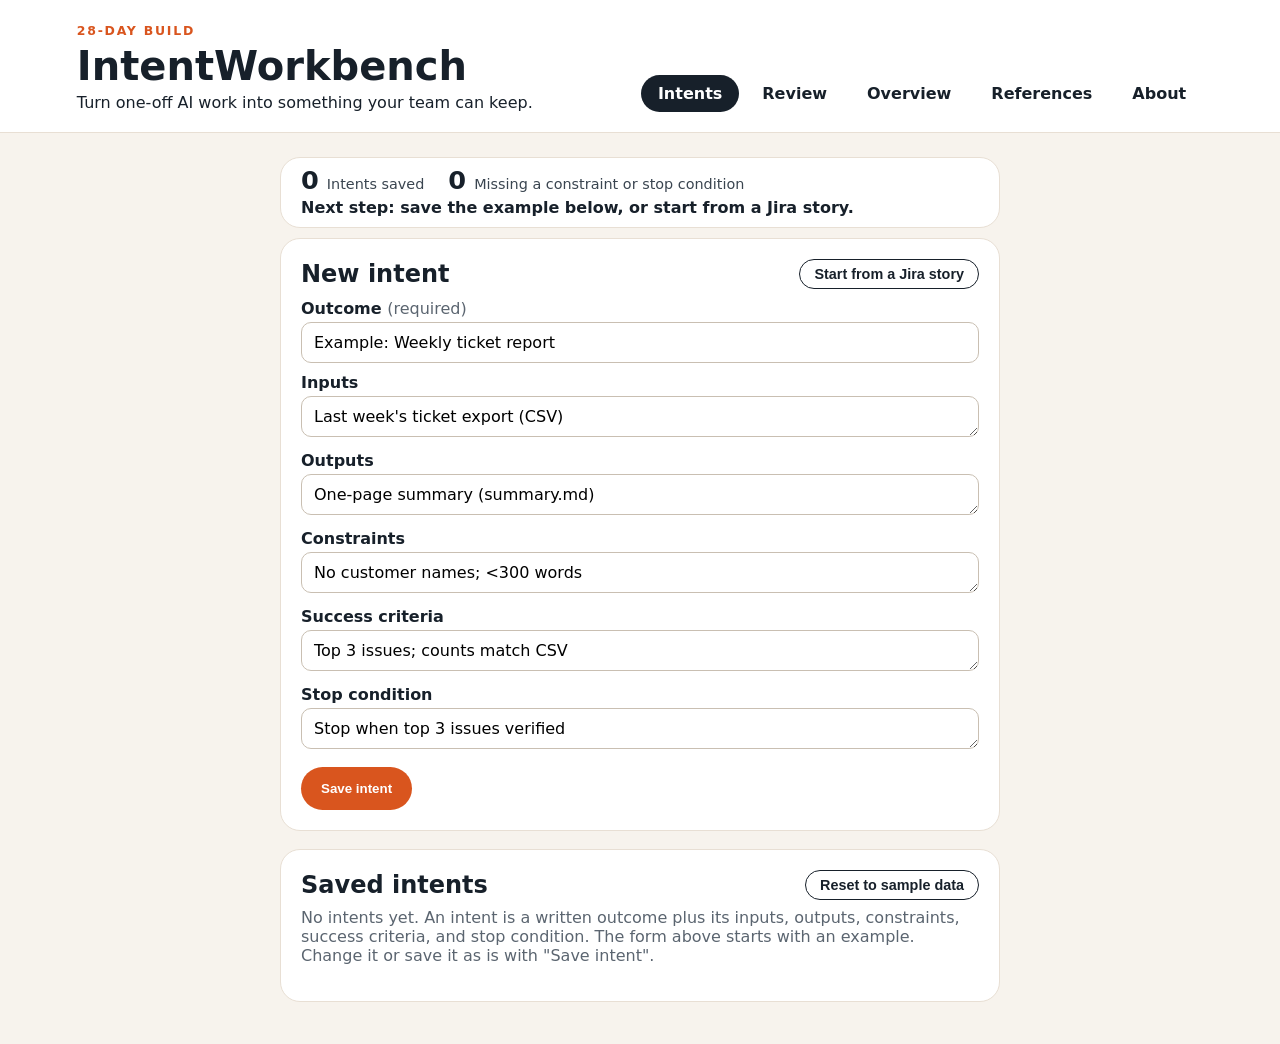
==== app/index.html @ 6560ecca "Day 20: how-it-fits-together operating model on the Overview view Added a live six-stage flow (Inten" ====
<!doctype html>
<html lang="en"><head><meta charset="utf-8"><meta name="viewport" content="width=device-width,initial-scale=1"><title>IntentWorkbench</title><link rel="icon" href="data:,"><link rel="stylesheet" href="styles.css"></head><body>
<header><div><span class="eyebrow">28-DAY BUILD</span><h1>IntentWorkbench</h1><p>Turn one-off AI work into something your team can keep.</p></div>
<nav aria-label="Main"><a href="#intents">Intents</a><a href="#review">Review</a><a href="#overview">Overview</a><a href="#references">References</a><a href="#about">About</a></nav></header>
<main>
<div id="problemBanner" class="problem" role="alert" hidden>
<p id="problemText"></p>
<div class="actions"><button type="button" id="problemDownload" class="secondary small">Download a copy of the data</button><button type="button" id="problemEmpty" class="secondary small">Start with an empty project</button><button type="button" id="problemDismiss" class="secondary small">Dismiss</button></div>
</div>
<div id="view-intents">
<section class="dash" aria-label="Dashboard" aria-live="polite">
<div class="stats"><div class="stat"><strong id="statSaved">0</strong><span>Intents saved</span></div><div class="stat"><strong id="statGaps">0</strong><span>Missing a constraint or stop condition</span></div></div>
<p id="nextStep" class="next"></p>
</section>
<p id="actionStatus" class="status" role="status" aria-live="polite"></p>
<section class="panel">
<div class="panelhead"><h2 id="formTitle">New intent</h2><button type="button" id="openJira" class="secondary small">Start from a Jira story</button></div>
<form id="intentForm" novalidate>
<label for="outcome">Outcome <span class="req">(required)</span></label>
<input id="outcome" name="outcome" type="text" autocomplete="off" aria-describedby="formError" value="Example: Weekly ticket report">
<p id="formError" class="error" role="alert" hidden></p>
<label for="inputs">Inputs</label>
<textarea id="inputs" name="inputs" rows="1">Last week's ticket export (CSV)</textarea>
<label for="outputs">Outputs</label>
<textarea id="outputs" name="outputs" rows="1">One-page summary (summary.md)</textarea>
<label for="constraints">Constraints</label>
<textarea id="constraints" name="constraints" rows="1">No customer names; &lt;300 words</textarea>
<label for="criteria">Success criteria</label>
<textarea id="criteria" name="criteria" rows="1">Top 3 issues; counts match CSV</textarea>
<label for="stop">Stop condition</label>
<textarea id="stop" name="stop" rows="1">Stop when top 3 issues verified</textarea>
<div class="actions"><button type="submit" id="submitBtn">Save intent</button><button type="button" id="cancelEdit" class="secondary" hidden>Cancel</button></div>
</form>
</section>
<section class="panel">
<div class="panelhead"><h2 id="savedTitle" tabindex="-1">Saved intents</h2><button type="button" id="resetSample" class="secondary small">Reset to sample data</button></div>
<p id="resetStatus" class="note" role="status" aria-live="polite"></p>
<p id="emptyState" class="empty">No intents yet. An intent is a written outcome plus its inputs, outputs, constraints, success criteria, and stop condition. The form above starts with an example. Change it or save it as is with "Save intent".</p>
<ul id="intentList" class="list"></ul>
</section>
</div>

<div id="view-review" hidden>
<section class="panel">
<h2>Review</h2>
<p class="lede">Record what you know about an intent, and how you know it. Every claim is observed, inferred, or assumed.</p>
<p id="reviewEmpty" class="empty" hidden>No intents yet. Save an intent first, then come back to record evidence for it. <a href="#intents">Go to Intents.</a></p>
<div id="reviewBody">
<label for="reviewIntent">Intent</label>
<select id="reviewIntent"></select>
<h3>Readiness</h3>
<p id="readinessSummary" class="readiness"></p>
<ul id="readinessList" class="claims"></ul>
<p id="readinessNext" class="note"></p>
<button type="button" id="editFromReview" class="secondary small">Edit this intent</button>
<h3>Guardrails</h3>
<label for="consequence">Consequence if this goes wrong</label>
<select id="consequence"><option value="">Not set</option><option value="low">Low: a mistake is cheap to undo</option><option value="medium">Medium: a mistake costs someone time or trust</option><option value="high">High: a mistake could cause real harm or loss</option></select>
<p id="guardrailEmpty" class="empty">Choose a consequence level to see the minimum checks before you rely on this result.</p>
<p id="guardrailSummary" class="note"></p>
<ul id="guardrailList" class="claims"></ul>
<div id="approvalBox" hidden><label for="approver">Approved by (name)</label><input id="approver" type="text" autocomplete="off"><button type="button" id="recordApproval" class="secondary small">Record approval</button><p class="note">The app records the name you type. It cannot verify who approved.</p></div>
<p id="guardrailStatus" class="status" role="status" aria-live="polite"></p>
<h3>Evidence</h3>
<p id="epistemic" class="note"></p>
<p id="evidenceEmpty" class="empty" hidden>No evidence yet. Add a claim below and label it observed, inferred, or assumed.</p>
<ul id="evidenceList" class="claims"></ul>
<h4>Add a claim</h4>
<form id="evidenceForm" novalidate>
<label for="claimText">Claim</label>
<textarea id="claimText" rows="2"></textarea>
<label for="claimLabel">How do you know? <span class="req">(required)</span></label>
<select id="claimLabel"><option value="">Choose one</option><option value="observed">Observed: I saw it directly</option><option value="inferred">Inferred: I reasoned it from what I saw</option><option value="assumed">Assumed: not yet checked</option></select>
<label for="claimSource">Source</label>
<input id="claimSource" type="text" autocomplete="off">
<p id="evidenceError" class="error" role="alert" hidden></p>
<div class="actions"><button type="submit" id="claimSave">Save claim</button></div>
</form>
<p id="evidenceStatus" class="status" role="status" aria-live="polite"></p>
<h3>Reviews</h3>
<p id="reviewsEmpty" class="empty" hidden>No reviews of this intent yet.</p>
<ul id="reviewList" class="claims"></ul>
</div>
<p class="cta"><a href="#overview">Next: see the whole picture on Overview.</a></p>
</section>
</div>

<div id="view-overview" hidden>
<section class="panel">
<h2>Overview</h2>
<p class="lede">What your work is made of, and what is stored in this browser.</p>
<h3>How it fits together</h3>
<p class="note">Each stage feeds the next. What you learn at Review sharpens your next Intent.</p>
<ol id="flow" class="flow"></ol>
<h3>Data model</h3>
<p class="note">Counts of each kind of record. Evidence and reviews belong to one intent. Capabilities stand alone. Projects group intents.</p>
<ul id="modelCounts" class="stats-grid"></ul>
</section>
</div>

<div id="view-references" hidden>
<section class="panel">
<h2>References</h2>
<p class="lede">Sources and further reading from <em>The Ultimate Guide to Claude</em> by Mark Kendall (Appendix E), plus the reference files in this repository.</p>

<h3>Project context</h3>
<p class="note">The rules this app follows, kept in files. They open on GitHub.</p>
<ul class="refs" id="contextList">
<li><a href="https://github.com/kendallmark3/28-day-build/blob/main/context/architecture.md" target="_blank" rel="noopener noreferrer">context/architecture.md</a>: How the app is built: what exists and what is planned.</li>
<li><a href="https://github.com/kendallmark3/28-day-build/blob/main/context/business-rules.md" target="_blank" rel="noopener noreferrer">context/business-rules.md</a>: The six rules about intents, evidence, capabilities, and approval.</li>
<li><a href="https://github.com/kendallmark3/28-day-build/blob/main/context/example-intent.md" target="_blank" rel="noopener noreferrer">context/example-intent.md</a>: One worked example of an excellent intent, and why it works.</li>
<li><a href="https://github.com/kendallmark3/28-day-build/blob/main/context/glossary.md" target="_blank" rel="noopener noreferrer">context/glossary.md</a>: Plain definitions of the terms and labels the app uses.</li>
<li><a href="https://github.com/kendallmark3/28-day-build/blob/main/context/non-goals.md" target="_blank" rel="noopener noreferrer">context/non-goals.md</a>: What this project deliberately does not do.</li>
<li><a href="https://github.com/kendallmark3/28-day-build/blob/main/context/security.md" target="_blank" rel="noopener noreferrer">context/security.md</a>: How the app handles secrets, pasted text, and links.</li>
<li><a href="https://github.com/kendallmark3/28-day-build/blob/main/context/ux-standard.md" target="_blank" rel="noopener noreferrer">context/ux-standard.md</a>: The interface standards: next action, empty states, focus, mobile.</li>
</ul>

<h3>Intent-Driven Engineering</h3>
<ul class="refs">
<li><a href="https://intent-driven-engineering.com" target="_blank" rel="noopener noreferrer">intent-driven-engineering.com</a>: the home of the framework and its evolving examples.</li>
<li><a href="https://learnteachmaster.org" target="_blank" rel="noopener noreferrer">LearnTeachMaster.org</a>: an open, free knowledge platform with the articles and videos behind the guide.</li>
</ul>

<h3>Articles on LearnTeachMaster.org</h3>
<ul class="refs">
<li>Intent-Driven Engineering: Building Software From Intent, Not Just Prompts</li>
<li>Progressive Intent: A Simpler Way to Build Better Software with AI</li>
<li>Progressive Intent: I Built This Working Application in About Three Hours</li>
<li>Your Company Does Not Have AI Automation. It Has Employees Prompting AI.</li>
<li>Three Layers of AI-Native Engineering: A Practical Framework for the Consulting Architect</li>
<li>Intent-Driven Development with Claude</li>
<li>Building Intent-Driven Architecture with Claude Code</li>
<li>Does Every AI Feature Need a Harness? No. But It Probably Needs Guardrails.</li>
<li>Approved MCP Servers — Registry &amp; Governance</li>
<li>You Don’t Need Permission to Start: Building Portable AI Automation with Intent Files</li>
</ul>
<p class="note">Search for these titles on LearnTeachMaster.org.</p>

<h3>Starter code</h3>
<ul class="refs">
<li><a href="https://github.com/kendallmark3/intent-drive-starter" target="_blank" rel="noopener noreferrer">github.com/kendallmark3/intent-drive-starter</a>: the base repository for new intent-driven projects.</li>
<li><a href="https://github.com/kendallmark3/intent-driven-plugin" target="_blank" rel="noopener noreferrer">github.com/kendallmark3/intent-driven-plugin</a>: a worked Claude Code plugin example.</li>
<li><a href="https://github.com/kendallmark3/whackamole" target="_blank" rel="noopener noreferrer">github.com/kendallmark3/whackamole</a>: the application built with progressive intent.</li>
</ul>

<h3>Product documentation</h3>
<ul class="refs">
<li><a href="https://docs.claude.com" target="_blank" rel="noopener noreferrer">docs.claude.com</a>: Anthropic’s official documentation. Product features, models, limits, and pricing change often, so check it before you depend on any specific behavior.</li>
</ul>

<h3>In this repository</h3>
<ul class="refs">
<li><code>book/The-Ultimate-Guide-to-Claude.pdf</code>: the book.</li>
<li><code>START-HERE.md</code>: the 28-day operating instructions.</li>
<li><code>ROADMAP.md</code>: all 28 days at a glance.</li>
<li><code>skills/</code>: the intent-check and evidence-first review procedures.</li>
<li><code>templates/</code>: intent, evidence, review, and decision-record templates.</li>
<li><code>reference-final/</code>: a completed reference version of IntentWorkbench.</li>
</ul>
<p class="cta"><a href="#intents">Done reading? Go back to Intents.</a></p>
</section>
</div>

<div id="view-about" hidden>
<section class="panel">
<h2>Learn it. Teach it. Master it.</h2>
<p class="lede">The arc behind <em>The Ultimate Guide to Claude</em> by Mark Kendall: “learn how the system works, teach what you have learned, and through repetition master the underlying principles.”</p>

<h3>Learn</h3>
<p>Pick one task you repeat with AI. Write its intent with the four parts plus constraints and a stop condition, run the intent check, and run it. You end with one real intent file.</p>

<h3>Teach</h3>
<p>Give the intent to a teammate. Watch them use it, fix whatever confused them, and record the time saved. You end with a shared, reusable asset.</p>

<h3>Master</h3>
<p>Mastery comes from repetition. In the book’s words: “You do not master intent by reading about it. You master it by writing one, running it, watching what happens, and writing a better one.”</p>

<h3>About IntentWorkbench</h3>
<p>IntentWorkbench is a small tool for turning one-off AI work into something your team can keep. It runs in your browser and stores what you write in your browser’s local storage. It is built over 28 days, one written intent at a time. Start with intent. Add complexity only when the evidence demands it.</p>
<p class="cta"><a href="#intents">Ready to try it? Write your first intent.</a></p>
<p class="note">Independent companion project. Claude is a trademark of Anthropic, PBC. This project is not affiliated with or endorsed by Anthropic.</p>
</section>
</div>
</main>

<dialog id="resetDialog" aria-labelledby="resetTitle">
<h2 id="resetTitle">Reset to sample data?</h2>
<p id="resetMsg"></p>
<div class="actions"><button type="button" id="resetConfirm" class="danger">Replace with sample data</button><button type="button" id="resetCancel" class="secondary" autofocus>Cancel</button></div>
</dialog>

<dialog id="jiraDialog" aria-labelledby="jiraTitle">
<div id="jiraStep1">
<h2 id="jiraTitle">Start from a Jira story</h2>
<p class="lede">Paste a Jira story. The app reads it here in your browser, sends it nowhere, and fills in the six parts of an intent.</p>
<label for="jiraText">Jira story <span id="jiraExampleTag" class="req">(this is an example; replace it with your own)</span></label>
<textarea id="jiraText" rows="14" spellcheck="false"></textarea>
<p id="jiraError" class="error" role="alert" hidden></p>
<div class="actions"><button type="button" id="jiraBuild">Build my intent</button><button type="button" id="jiraClose1" class="secondary">Close</button></div>
</div>
<div id="jiraStep2" hidden>
<h2 id="jiraResultTitle" tabindex="-1">Your intent</h2>
<p class="lede">Each part is labelled with where it came from. Edit anything before you download it.</p>
<div id="jiraFields"></div>
<h3>What didn't fit</h3>
<p class="note">Lines from your story that were not placed in any part.</p>
<ul id="jiraNofit" class="refs"></ul>
<h3>What to improve</h3>
<ul id="jiraNotes" class="refs notes"></ul>
<p id="jiraStatus" class="note" role="status" aria-live="polite"></p>
<div class="actions"><button type="button" id="jiraDownload">Download intent file</button><button type="button" id="jiraUse" class="secondary">Use in form</button><button type="button" id="jiraBack" class="secondary">Back to story</button><button type="button" id="jiraClose2" class="secondary">Close</button></div>
</div>
</dialog>
<script src="logic.js"></script>
<script src="app.js"></script></body></html>
---- app/styles.css ----
*{box-sizing:border-box}body{margin:0;font-family:Inter,ui-sans-serif,system-ui,-apple-system,sans-serif;background:#f7f3ed;color:#17202a}header{padding:48px max(6vw,24px);display:flex;justify-content:space-between;gap:24px;align-items:end;background:#fff;border-bottom:1px solid #e8dfd4}h1{font-size:clamp(2.5rem,7vw,5.5rem);margin:.1em 0}.eyebrow,.tag{letter-spacing:.14em;text-transform:uppercase;color:#d9551e;font-weight:800;font-size:.78rem}button{border:0;border-radius:999px;background:#d9551e;color:#fff;padding:14px 20px;font-weight:800;cursor:pointer}main{padding:44px max(6vw,24px)}.hero{background:#17202a;color:#fff;padding:44px;border-radius:28px}.hero h2{font-size:clamp(2rem,4vw,3.8rem);max-width:900px}.grid{display:grid;grid-template-columns:repeat(3,1fr);gap:18px;margin-top:18px}.grid article{background:#fff;border:1px solid #e8dfd4;border-radius:20px;padding:24px}.grid strong{font-size:2.5rem}@media(max-width:800px){header{align-items:start;flex-direction:column}.grid{grid-template-columns:1fr}}.panel{background:#fff;border:1px solid #e8dfd4;border-radius:20px;padding:24px;max-width:720px;margin:0 auto 18px}.panel h2{margin-top:0}label{display:block;font-weight:700;margin:14px 0 6px}.req{font-weight:400;color:#5b6570}input,textarea{width:100%;font:inherit;padding:10px 12px;border:1px solid #c9bfb2;border-radius:10px}form button{margin-top:18px}.error{color:#a4200f;font-weight:700;margin:6px 0 0}.empty{color:#5b6570}.list{padding-left:20px}.list li{margin:8px 0;overflow-wrap:anywhere}button:focus-visible,input:focus-visible,textarea:focus-visible{outline:3px solid #17202a;outline-offset:2px}
header{padding:20px max(6vw,24px)}h1{font-size:clamp(1.75rem,4vw,2.5rem)}header p{margin:0}main{padding:24px max(6vw,24px)}.panel{padding:20px}label{margin:10px 0 4px}textarea{resize:vertical}form button{margin-top:14px}
.actions{display:flex;gap:10px;flex-wrap:wrap;margin-top:14px}.actions button{margin-top:0}button.secondary{background:#fff;color:#17202a;border:1px solid #17202a}.list li{display:flex;justify-content:space-between;align-items:center;gap:12px}.edit{padding:6px 14px;flex:none}
nav{display:flex;gap:6px;flex-wrap:wrap}nav a{color:#17202a;text-decoration:none;font-weight:700;padding:8px 16px;border-radius:999px;border:1px solid transparent}nav a:hover{border-color:#17202a}nav a[aria-current=page]{background:#17202a;color:#fff}a:focus-visible{outline:3px solid #17202a;outline-offset:2px}h2:focus{outline:none}.panel h3{margin:22px 0 6px}.panel p{margin:8px 0}.lede{color:#3a4550}.refs{padding-left:20px;margin:6px 0}.refs li{margin:6px 0;overflow-wrap:anywhere}.panel a{color:#a4400f;overflow-wrap:anywhere}.note{color:#5b6570;font-size:.92rem}code{background:#f2ece3;padding:1px 5px;border-radius:5px}
.panelhead{display:flex;justify-content:space-between;align-items:center;gap:12px;flex-wrap:wrap;margin-bottom:4px}.panelhead h2{margin:0}button.small{padding:6px 14px;font-size:.9rem}
dialog{border:0;border-radius:20px;padding:24px;width:min(92vw,760px);max-height:90vh;overflow:auto;color:#17202a;background:#fff;box-shadow:0 20px 60px rgba(23,32,42,.35)}dialog::backdrop{background:rgba(23,32,42,.55)}dialog h2{margin-top:0}dialog h3{margin:22px 0 6px}
#jiraText{font-family:ui-monospace,SFMono-Regular,Menlo,monospace;font-size:.9rem;line-height:1.4}
.rf{margin:14px 0}.rf .rfhead{display:flex;justify-content:space-between;align-items:center;gap:10px;flex-wrap:wrap}.rf label{margin:0}.rf textarea{margin-top:4px}
.badge{font-size:.78rem;font-weight:800;padding:2px 10px;border-radius:999px;border:1px solid}.badge.found{background:#e3f2e5;color:#1c5a2a;border-color:#1c5a2a}.badge.suggested{background:#fff3d6;color:#7a4d00;border-color:#7a4d00}.badge.missing{background:#fbe4e0;color:#8f1d0e;border-color:#8f1d0e}
.notes li{margin:10px 0}.tag{display:inline-block;font-size:.72rem;font-weight:800;letter-spacing:.06em;text-transform:uppercase;padding:1px 8px;border-radius:6px;background:#17202a;color:#fff;margin-right:6px}
@media(max-width:800px){header{gap:10px}}
.dash{max-width:720px;margin:0 auto 14px;background:#fff;border:1px solid #e8dfd4;border-radius:20px;padding:12px 20px}.stats{display:flex;gap:8px 24px;flex-wrap:wrap}.stat{display:flex;align-items:baseline;gap:8px}.stat strong{font-size:1.6rem;line-height:1}.stat span{color:#3a4550;font-size:.9rem}.next{margin:6px 0 0;font-weight:600}
.dash{padding:10px 20px;margin-bottom:10px}.next{margin-top:4px}
@media(max-width:600px){header{padding:12px 16px 10px}h1{font-size:1.6rem;margin:.05em 0}main{padding:12px 16px}.dash{padding:8px 12px}.stat strong{font-size:1.25rem}.stat span{font-size:.78rem}.next{font-size:.88rem}.panel{padding:14px}label{margin:8px 0 3px}input,textarea{padding:6px 10px}}
.src{display:block;margin-top:2px;font-size:.85rem;color:#5b6570}
button.danger{background:#a4200f}.note:empty{display:none}#savedTitle:focus{outline:none}
.status{max-width:720px;margin:0 auto 10px;padding:8px 14px;border-radius:12px;background:#e3f2e5;color:#1c5a2a;border:1px solid #1c5a2a;font-weight:700}.status:empty{display:none}.cta{margin-top:22px;font-weight:700}
.status{scroll-margin:12px}#submitBtn{scroll-margin-bottom:12px}
.status,.note{overflow-wrap:anywhere}
.stats-grid{list-style:none;padding:0;margin:10px 0 0;display:flex;flex-wrap:wrap;gap:10px}.stats-grid li{flex:1 1 130px;border:1px solid #e8dfd4;border-radius:14px;padding:10px 14px;display:flex;flex-direction:column}.stats-grid strong{font-size:1.8rem;line-height:1.1}.stats-grid span{color:#3a4550;font-size:.9rem}
.claims{list-style:none;padding:0;margin:8px 0}.claim{border:1px solid #e8dfd4;border-radius:14px;padding:10px 14px;margin:10px 0}.claim ul{margin:6px 0;padding-left:20px}.claimhead{display:flex;align-items:center;gap:10px;flex-wrap:wrap}.claimtext{margin:6px 0;overflow-wrap:anywhere}select{font:inherit;padding:6px 8px;border:1px solid #c9bfb2;border-radius:10px;max-width:100%}select:focus-visible{outline:3px solid #17202a;outline-offset:2px}h4{margin:18px 0 4px}.panel .empty{margin:8px 0}
@media(max-width:600px){nav{gap:2px}nav a{padding:6px 10px;font-size:.92rem}}
.readiness{font-size:1.25rem;font-weight:800;margin:6px 0}
.badge.info{background:#eef1f4;color:#33414e;border-color:#33414e}#approvalBox{margin:10px 0}#approvalBox input{max-width:340px}#approvalBox button{margin-left:8px}
.problem{max-width:720px;margin:0 auto 14px;background:#fbe4e0;color:#5c1409;border:1px solid #8f1d0e;border-radius:14px;padding:12px 16px}.problem p{margin:0 0 8px;font-weight:700}.problem .actions{margin-top:0}
.flow{list-style:none;padding:0;margin:12px 0 30px;display:flex;flex-direction:column;gap:26px}.flow li{position:relative;border:1px solid #e8dfd4;border-radius:14px;padding:10px 14px;background:#fff}.flow h4{margin:0 0 2px;font-size:1.05rem}.flow p{margin:2px 0}.flow .flowcount{margin-top:6px}.flow .flowcount strong{font-size:1.5rem}.flow li:not(:last-child)::after{content:"\2193";content:"\2193" / "";position:absolute;left:50%;bottom:-24px;transform:translateX(-50%);font-size:1.2rem;color:#5b6570}
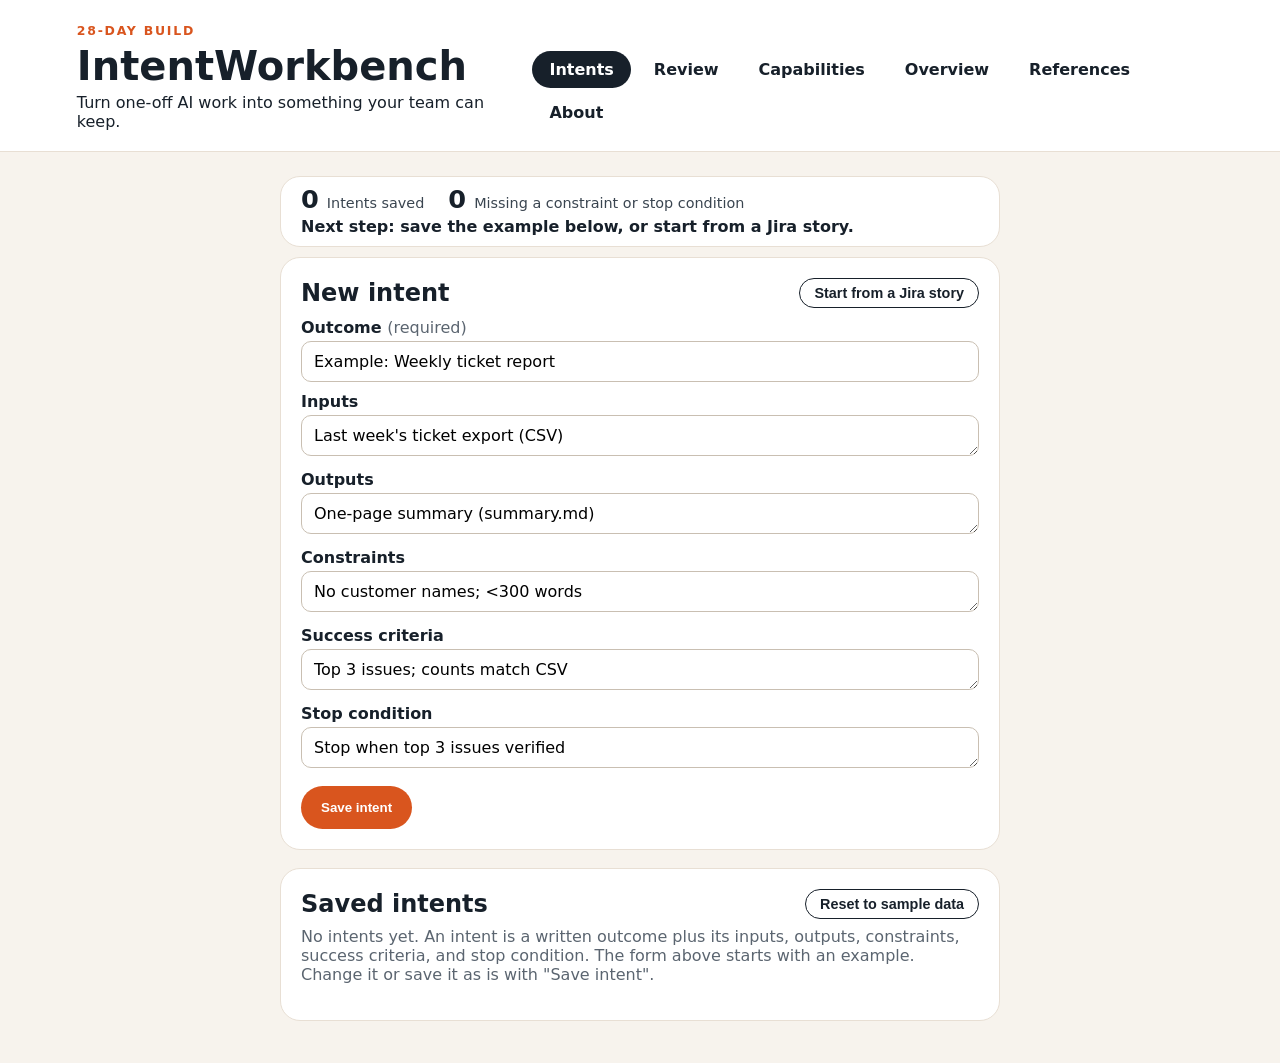
==== commit 151ad652: "Day 21: Capabilities view; the intent check packaged and equal to its skills file Added the Capabili" ====
--- a/app/index.html
+++ b/app/index.html
@@ -1,7 +1,7 @@
 <!doctype html>
 <html lang="en"><head><meta charset="utf-8"><meta name="viewport" content="width=device-width,initial-scale=1"><title>IntentWorkbench</title><link rel="icon" href="data:,"><link rel="stylesheet" href="styles.css"></head><body>
 <header><div><span class="eyebrow">28-DAY BUILD</span><h1>IntentWorkbench</h1><p>Turn one-off AI work into something your team can keep.</p></div>
-<nav aria-label="Main"><a href="#intents">Intents</a><a href="#review">Review</a><a href="#overview">Overview</a><a href="#references">References</a><a href="#about">About</a></nav></header>
+<nav aria-label="Main"><a href="#intents">Intents</a><a href="#review">Review</a><a href="#capabilities">Capabilities</a><a href="#overview">Overview</a><a href="#references">References</a><a href="#about">About</a></nav></header>
 <main>
 <div id="problemBanner" class="problem" role="alert" hidden>
 <p id="problemText"></p>
@@ -85,6 +85,15 @@
 </section>
 </div>
 
+<div id="view-capabilities" hidden>
+<section class="panel">
+<h2>Capabilities</h2>
+<p class="lede">Work you repeat, packaged so it can be reused. Each one has a purpose, a procedure, an output, checks, an owner, and a version.</p>
+<ul id="capList" class="claims"></ul>
+<p class="cta"><a href="#overview">Next: see how capabilities fit in the whole picture on Overview.</a></p>
+</section>
+</div>
+
 <div id="view-overview" hidden>
 <section class="panel">
 <h2>Overview</h2>
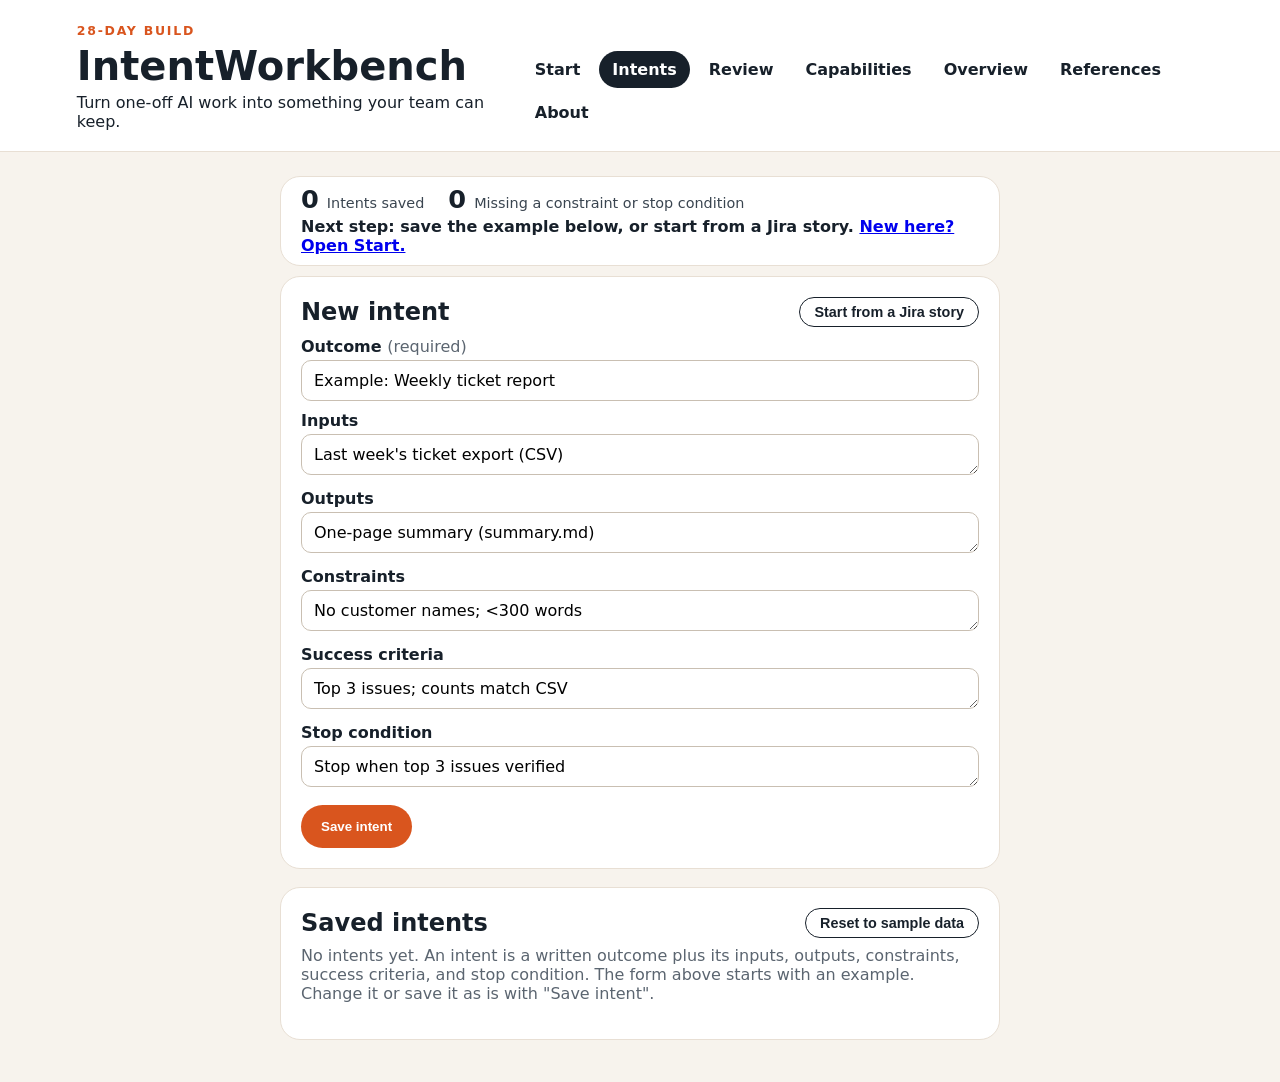
==== commit fa768578: "Day 25: guided Start view with self-checking steps and a sample tour Added the Start view: the rule " ====
--- a/app/index.html
+++ b/app/index.html
@@ -1,12 +1,29 @@
 <!doctype html>
 <html lang="en"><head><meta charset="utf-8"><meta name="viewport" content="width=device-width,initial-scale=1"><title>IntentWorkbench</title><link rel="icon" href="data:,"><link rel="stylesheet" href="styles.css"></head><body>
 <header><div><span class="eyebrow">28-DAY BUILD</span><h1>IntentWorkbench</h1><p>Turn one-off AI work into something your team can keep.</p></div>
-<nav aria-label="Main"><a href="#intents">Intents</a><a href="#review">Review</a><a href="#capabilities">Capabilities</a><a href="#overview">Overview</a><a href="#references">References</a><a href="#about">About</a></nav></header>
+<nav aria-label="Main"><a href="#start">Start</a><a href="#intents">Intents</a><a href="#review">Review</a><a href="#capabilities">Capabilities</a><a href="#overview">Overview</a><a href="#references">References</a><a href="#about">About</a></nav></header>
 <main>
 <div id="problemBanner" class="problem" role="alert" hidden>
 <p id="problemText"></p>
 <div class="actions"><button type="button" id="problemDownload" class="secondary small">Download a copy of the data</button><button type="button" id="problemEmpty" class="secondary small">Start with an empty project</button><button type="button" id="problemDismiss" class="secondary small">Dismiss</button></div>
 </div>
+<div id="view-start" hidden>
+<section class="panel">
+<h2>Start here</h2>
+<p class="lede">IntentWorkbench turns one-off AI work into something your team can keep. The rule: <strong>Prompt to explore. Write intent to repeat.</strong></p>
+<p>The loop you will follow: Intent, Result, Evidence, Refined Intent, Better Result. Each step below shows you one part of it, using your own work. A step ticks itself off when you have done it.</p>
+<h3>Six steps</h3>
+<p id="stepsSummary" class="readiness"></p>
+<ol id="steps" class="steps"></ol>
+<h3>Or look at the sample project first</h3>
+<p>It has three intents, evidence, a review, and two capabilities, so every screen has something to look at.</p>
+<ul id="tour" class="refs"></ul>
+<div class="actions"><button type="button" id="loadSample">Load the sample project</button></div>
+<p id="startStatus" class="status" role="status" aria-live="polite"></p>
+<p class="cta"><a href="#intents">Ready? Write your first intent.</a></p>
+</section>
+</div>
+
 <div id="view-intents">
 <section class="dash" aria-label="Dashboard" aria-live="polite">
 <div class="stats"><div class="stat"><strong id="statSaved">0</strong><span>Intents saved</span></div><div class="stat"><strong id="statGaps">0</strong><span>Missing a constraint or stop condition</span></div></div>
@@ -80,6 +97,24 @@
 <h3>Reviews</h3>
 <p id="reviewsEmpty" class="empty" hidden>No reviews of this intent yet.</p>
 <ul id="reviewList" class="claims"></ul>
+<h4>Record a review</h4>
+<p id="reviewFormNone" class="empty" hidden>This intent has no success criteria to review yet. Edit it and add some first.</p>
+<form id="reviewForm" novalidate>
+<fieldset id="criteriaRows"><legend>Each success criterion</legend></fieldset>
+<label for="fObserved">Findings you observed (one per line)</label>
+<textarea id="fObserved" rows="2"></textarea>
+<label for="fInferred">Findings you inferred (one per line)</label>
+<textarea id="fInferred" rows="2"></textarea>
+<label for="fAssumed">Findings you assumed (one per line)</label>
+<textarea id="fAssumed" rows="2"></textarea>
+<label for="notChecked">Not checked <span class="req">(required)</span></label>
+<textarea id="notChecked" rows="2"></textarea>
+<label for="reviewSummary">Summary</label>
+<textarea id="reviewSummary" rows="2"></textarea>
+<p id="reviewError" class="error" role="alert" hidden></p>
+<div class="actions"><button type="submit" id="reviewSave" class="secondary">Record review</button></div>
+</form>
+<p id="reviewStatus" class="status" role="status" aria-live="polite"></p>
 </div>
 <p class="cta"><a href="#overview">Next: see the whole picture on Overview.</a></p>
 </section>
@@ -89,7 +124,23 @@
 <section class="panel">
 <h2>Capabilities</h2>
 <p class="lede">Work you repeat, packaged so it can be reused. Each one has a purpose, a procedure, an output, checks, an owner, and a version.</p>
+<h3>The ladder</h3>
+<p class="note">Reusable work matures from a prompt to a business capability. Classify each item by the rung it has reached.</p>
+<ol id="ladder" class="flow"></ol>
+<h3>Your capabilities</h3>
 <ul id="capList" class="claims"></ul>
+<p id="capStatus" class="status" role="status" aria-live="polite"></p>
+<h3>Add an item to classify</h3>
+<form id="capForm" novalidate>
+<label for="capName">Name <span class="req">(required)</span></label>
+<input id="capName" type="text" autocomplete="off">
+<label for="capLevel">Rung</label>
+<select id="capLevel"><option value="prompt">Prompt</option><option value="skill">Skill</option><option value="trigger">Trigger</option><option value="workflow">Workflow</option><option value="business">Business capability</option></select>
+<label for="capPurpose">Purpose</label>
+<textarea id="capPurpose" rows="2"></textarea>
+<p id="capError" class="error" role="alert" hidden></p>
+<div class="actions"><button type="submit" id="capAdd">Add item</button></div>
+</form>
 <p class="cta"><a href="#overview">Next: see how capabilities fit in the whole picture on Overview.</a></p>
 </section>
 </div>
@@ -98,12 +149,19 @@
 <section class="panel">
 <h2>Overview</h2>
 <p class="lede">What your work is made of, and what is stored in this browser.</p>
+<h3>Outcomes</h3>
+<p class="note">Four counts that show results. Not measured, on purpose: page views, clicks, time spent, and number of saves. They measure activity, not outcomes.</p>
+<ul id="metrics" class="stats-grid"></ul>
 <h3>How it fits together</h3>
 <p class="note">Each stage feeds the next. What you learn at Review sharpens your next Intent.</p>
 <ol id="flow" class="flow"></ol>
 <h3>Data model</h3>
 <p class="note">Counts of each kind of record. Evidence and reviews belong to one intent. Capabilities stand alone. Projects group intents.</p>
 <ul id="modelCounts" class="stats-grid"></ul>
+<h3 id="progress">28-day progress</h3>
+<p class="note">Tick each day of the plan that you have finished. This is your own record; the app never ticks a day for you.</p>
+<p id="progressStatus" class="status" role="status" aria-live="polite"></p>
+<ol id="days" class="dayslist"></ol>
 </section>
 </div>
 
--- a/app/styles.css
+++ b/app/styles.css
@@ -24,3 +24,9 @@
 .badge.info{background:#eef1f4;color:#33414e;border-color:#33414e}#approvalBox{margin:10px 0}#approvalBox input{max-width:340px}#approvalBox button{margin-left:8px}
 .problem{max-width:720px;margin:0 auto 14px;background:#fbe4e0;color:#5c1409;border:1px solid #8f1d0e;border-radius:14px;padding:12px 16px}.problem p{margin:0 0 8px;font-weight:700}.problem .actions{margin-top:0}
 .flow{list-style:none;padding:0;margin:12px 0 30px;display:flex;flex-direction:column;gap:26px}.flow li{position:relative;border:1px solid #e8dfd4;border-radius:14px;padding:10px 14px;background:#fff}.flow h4{margin:0 0 2px;font-size:1.05rem}.flow p{margin:2px 0}.flow .flowcount{margin-top:6px}.flow .flowcount strong{font-size:1.5rem}.flow li:not(:last-child)::after{content:"\2193";content:"\2193" / "";position:absolute;left:50%;bottom:-24px;transform:translateX(-50%);font-size:1.2rem;color:#5b6570}
+fieldset{border:1px solid #e8dfd4;border-radius:12px;padding:8px 12px;margin:10px 0}legend{font-weight:700;padding:0 6px}.crow{display:flex;flex-wrap:wrap;gap:6px 12px;align-items:center;margin:8px 0}.crow label{flex:1 1 220px;margin:0;font-weight:400;overflow-wrap:anywhere}.sample{background:#f2ece3;border-radius:10px;padding:8px 12px;overflow-wrap:anywhere}
+.claim{overflow-wrap:anywhere}.crow label{min-width:0}
+.uses{margin:8px 0;font-weight:700}.claim .actions{margin-top:8px}.claim label select{margin-left:8px}
+.dayslist{padding-left:0;list-style:none;margin:10px 0}.dayslist li{margin:6px 0}.dayslist label{display:flex;gap:8px;align-items:center;font-weight:400;margin:0;min-height:40px}.dayslist input{width:20px;height:20px;flex:none}@media(min-width:700px){.dayslist{columns:2;column-gap:24px}}.stats-grid .note{font-size:.85rem}
+.steps{list-style:none;padding:0;margin:10px 0}.steps .claimhead h4{margin:0}#stepsSummary a{margin-left:4px}
+@media(min-width:900px){nav a{padding:8px 12px}}
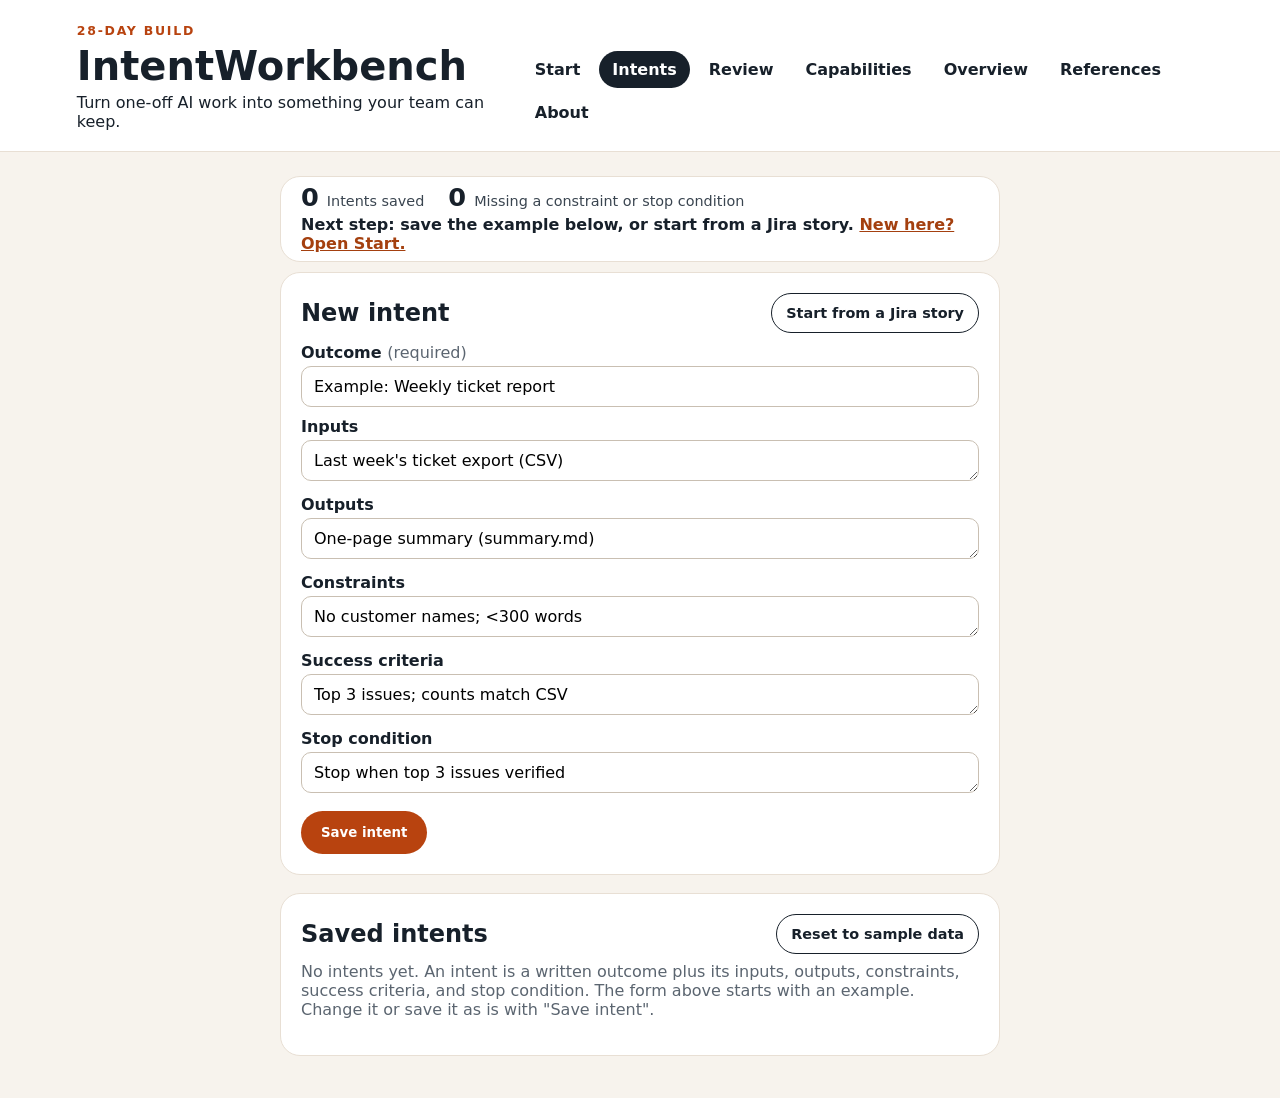
==== commit 78a383f3: "Fix false References entry found by a clean-clone test; make checks port-independent A fresh clone o" ====
--- a/app/index.html
+++ b/app/index.html
@@ -217,7 +217,6 @@
 
 <h3>In this repository</h3>
 <ul class="refs">
-<li><code>book/The-Ultimate-Guide-to-Claude.pdf</code>: the book.</li>
 <li><code>START-HERE.md</code>: the 28-day operating instructions.</li>
 <li><code>ROADMAP.md</code>: all 28 days at a glance.</li>
 <li><code>skills/</code>: the intent-check and evidence-first review procedures.</li>
--- a/app/styles.css
+++ b/app/styles.css
@@ -30,3 +30,8 @@
 .dayslist{padding-left:0;list-style:none;margin:10px 0}.dayslist li{margin:6px 0}.dayslist label{display:flex;gap:8px;align-items:center;font-weight:400;margin:0;min-height:40px}.dayslist input{width:20px;height:20px;flex:none}@media(min-width:700px){.dayslist{columns:2;column-gap:24px}}.stats-grid .note{font-size:.85rem}
 .steps{list-style:none;padding:0;margin:10px 0}.steps .claimhead h4{margin:0}#stepsSummary a{margin-left:4px}
 @media(min-width:900px){nav a{padding:8px 12px}}
+/* Day 26 polish: contrast, tap-target height, one font family (see context/ux-standard.md) */
+button{font-family:inherit;min-height:40px;background:#b8430f}.eyebrow{color:#b8430f}
+.panelhead{margin-bottom:0}.dash{padding:8px 20px}
+@media(max-width:600px){.panelhead{flex-wrap:nowrap}.panelhead h2{font-size:1.25rem}button.small{padding:6px 10px;font-size:.85rem}}
+a{color:#a4400f}
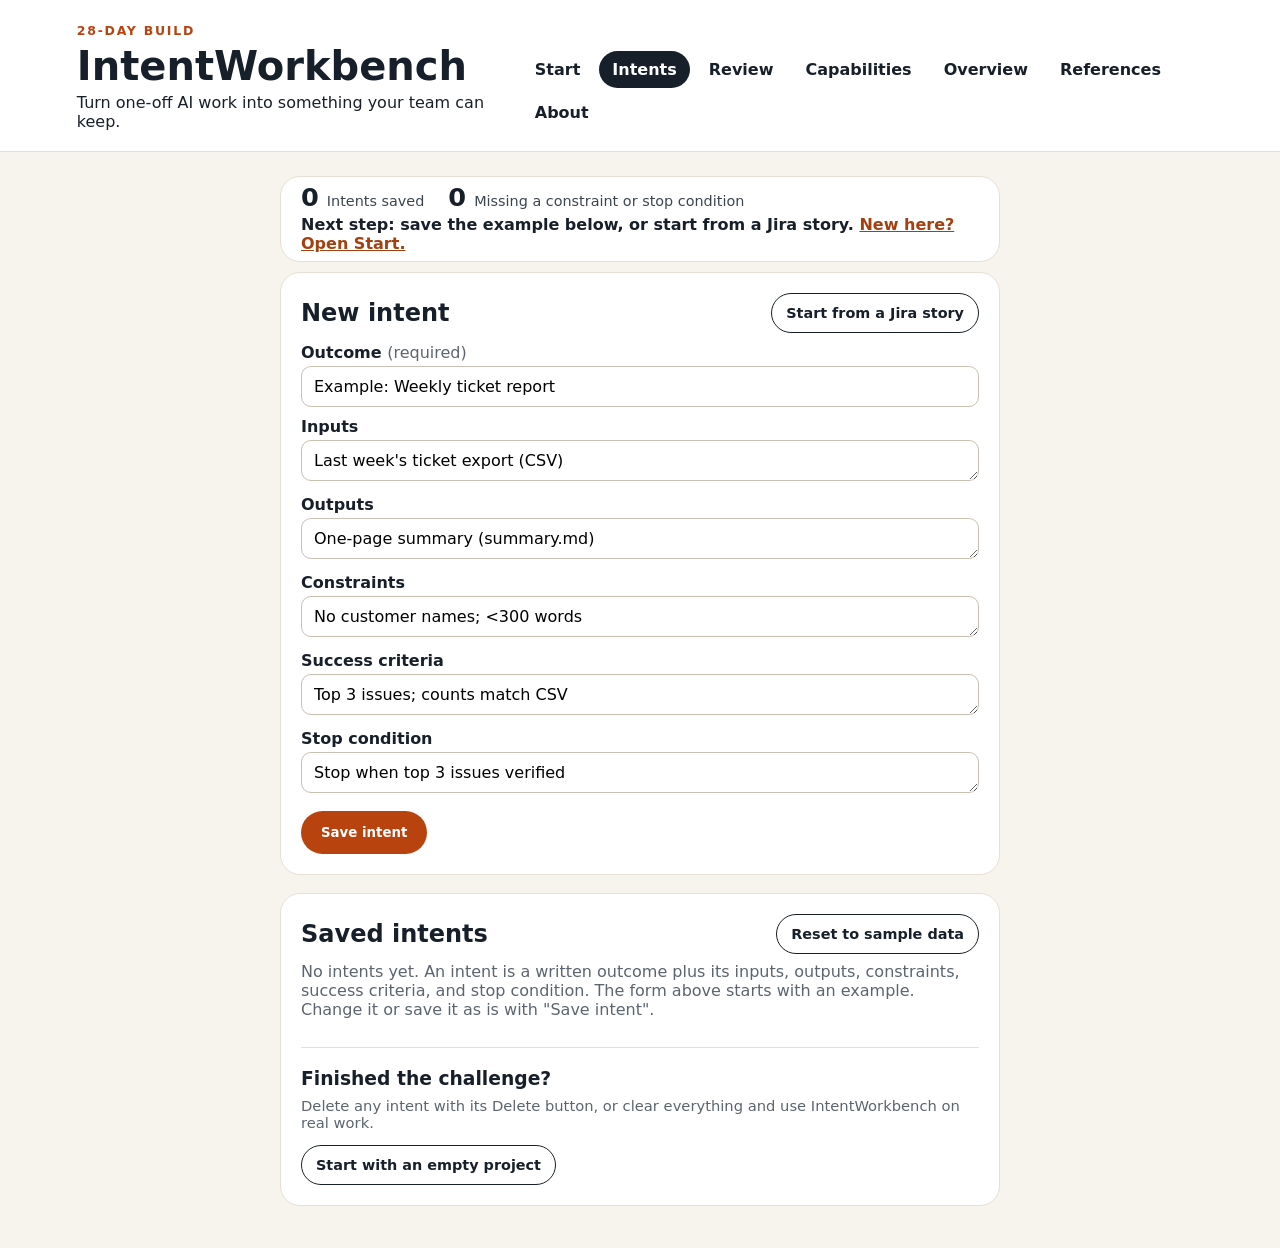
==== commit 57868b21: "Add delete-an-intent and start-with-an-empty-project Each saved intent gets a Delete button (also re" ====
--- a/app/index.html
+++ b/app/index.html
@@ -54,6 +54,9 @@
 <p id="resetStatus" class="note" role="status" aria-live="polite"></p>
 <p id="emptyState" class="empty">No intents yet. An intent is a written outcome plus its inputs, outputs, constraints, success criteria, and stop condition. The form above starts with an example. Change it or save it as is with "Save intent".</p>
 <ul id="intentList" class="list"></ul>
+<div class="startover"><h3 id="startOverTitle">Finished the challenge?</h3>
+<p class="note">Delete any intent with its Delete button, or clear everything and use IntentWorkbench on real work.</p>
+<div class="actions"><button type="button" id="clearAll" class="secondary small">Start with an empty project</button></div></div>
 </section>
 </div>
 
@@ -255,6 +258,18 @@
 <div class="actions"><button type="button" id="resetConfirm" class="danger">Replace with sample data</button><button type="button" id="resetCancel" class="secondary" autofocus>Cancel</button></div>
 </dialog>
 
+<dialog id="deleteDialog" aria-labelledby="deleteTitle">
+<h2 id="deleteTitle">Delete this intent?</h2>
+<p id="deleteMsg"></p>
+<div class="actions"><button type="button" id="deleteConfirm" class="danger">Delete intent</button><button type="button" id="deleteCancel" class="secondary" autofocus>Cancel</button></div>
+</dialog>
+
+<dialog id="clearDialog" aria-labelledby="clearTitle">
+<h2 id="clearTitle">Start with an empty project?</h2>
+<p id="clearMsg"></p>
+<div class="actions"><button type="button" id="clearConfirm" class="danger">Delete everything</button><button type="button" id="clearCancel" class="secondary" autofocus>Cancel</button></div>
+</dialog>
+
 <dialog id="jiraDialog" aria-labelledby="jiraTitle">
 <div id="jiraStep1">
 <h2 id="jiraTitle">Start from a Jira story</h2>
--- a/app/styles.css
+++ b/app/styles.css
@@ -35,3 +35,5 @@
 .panelhead{margin-bottom:0}.dash{padding:8px 20px}
 @media(max-width:600px){.panelhead{flex-wrap:nowrap}.panelhead h2{font-size:1.25rem}button.small{padding:6px 10px;font-size:.85rem}}
 a{color:#a4400f}
+
+.startover{margin-top:28px;padding-top:8px;border-top:1px solid #e8dfd4}.startover h3{margin:12px 0 4px}button.delete{padding:6px 14px;flex:none}.list li>.edit{margin-left:auto}
